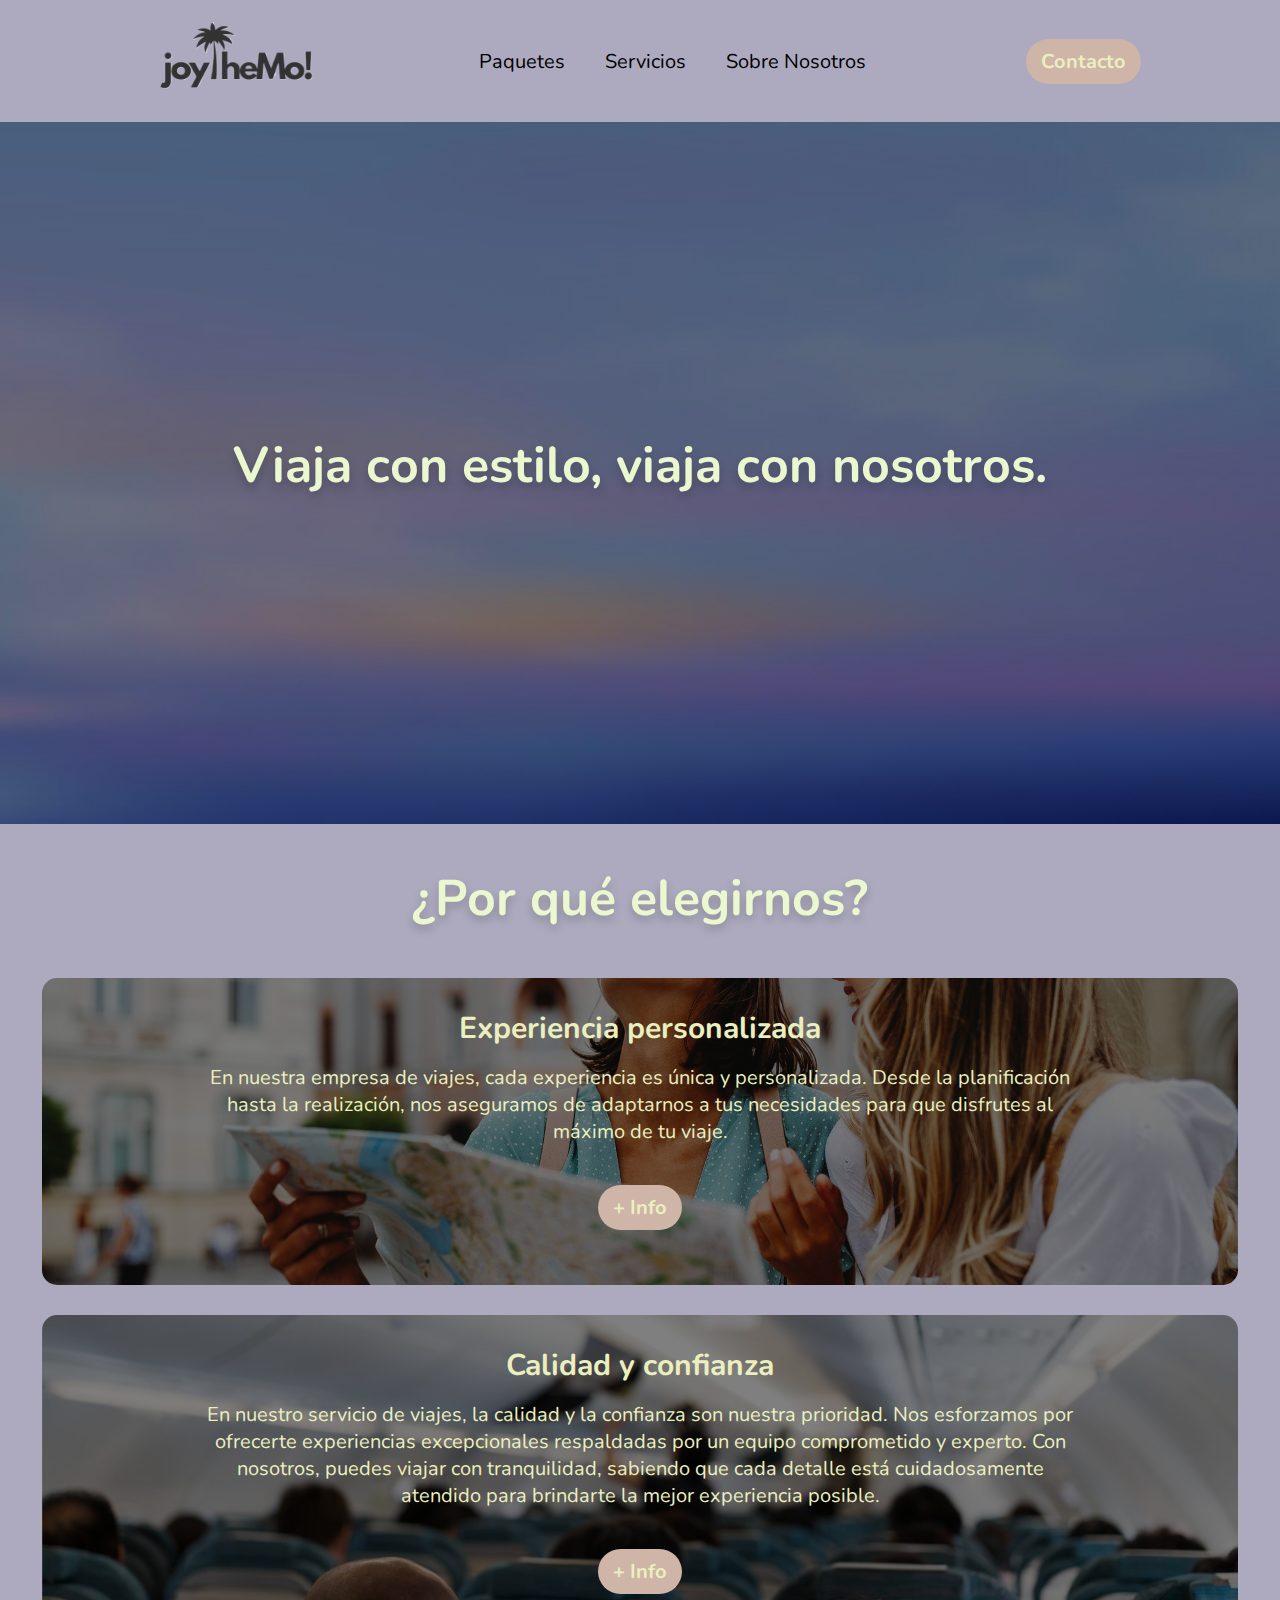
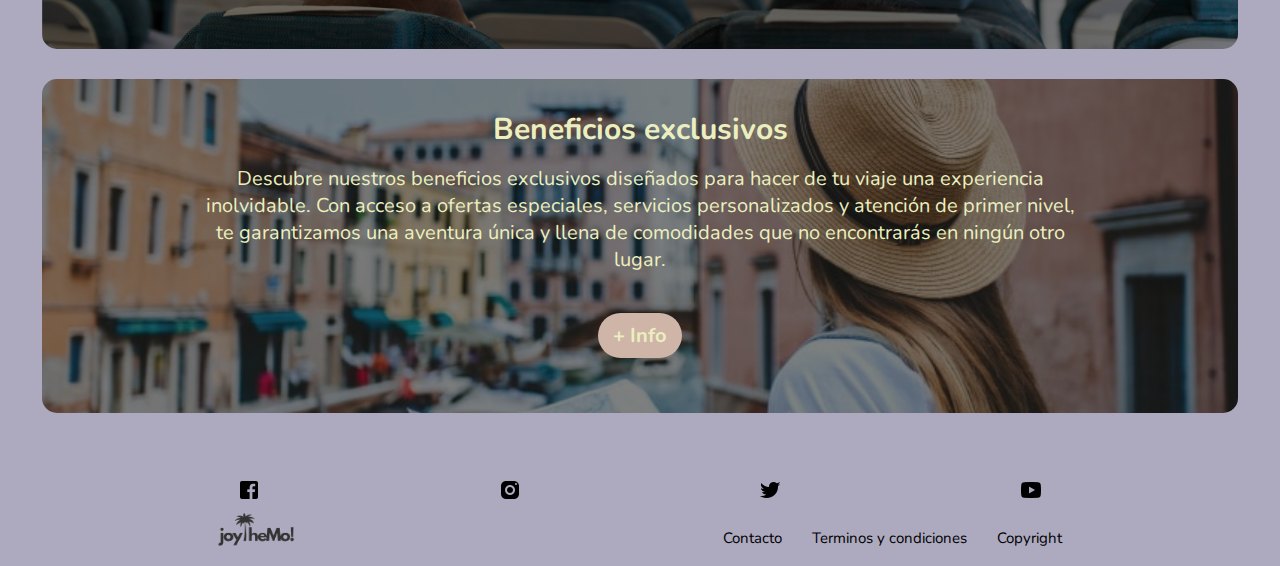
==== index.html @ fca051b7 "last push" ====
<!DOCTYPE html>
<html lang="en">

<head>
    <meta charset="UTF-8">
    <meta name="viewport" content="width=device-width, initial-scale=1.0">
    <meta name="description"
        content="¡Explora destinos increíbles y planea tu próxima aventura con nosotros! Descubre ofertas exclusivas y vive experiencias inolvidables. ¡Viaja con nosotros hoy!">
    <meta name="keywords" content="ofertas, viaja, inolvidables, aventura">
    <link rel="shortcut icon" href="./resources/img/icon-vuelos.png">
    <title>Inicio | JoyTheMo</title>
    <link rel="stylesheet" href="./css/main.css">
</head>

<body>

    <header>
        <div class="nav">
            <div class="logo-nav">
                <a href="./index.html" class="logo"><img src="./resources/img/logo-enjoy-2.png" alt=""></a>
            </div>
            <nav>
                <ul class="nav-list">
                    <li><a href="pages/paquetes.html">Paquetes</a></li>
                    <li><a href="pages/servicios.html">Servicios</a></li>
                    <li><a href="pages/sobre-nosotros.html">Sobre Nosotros</a></li>
                </ul>

            </nav>
            <a href="./pages/contacto.html" class="btn"><button>Contacto</button></a>
        </div>
    </header>
    <section id="hero">
        <h1>Viaja con estilo, viaja con nosotros.</h1>
    </section>


    <section id="por-que-elegirnos">
        <div class="container">
            <h2>¿Por qué elegirnos?</h2>
            <div class="programas">
                <div class="carta">
                    <h3>Experiencia personalizada</h3>
                    <p>En nuestra empresa de viajes, cada experiencia es única y personalizada. Desde la planificación
                        hasta la realización, nos aseguramos de adaptarnos a tus necesidades para que disfrutes al
                        máximo de tu viaje.</p>
                    <button><a href="#">+ Info</a></button>
                </div>
                <div class="carta">
                    <h3>Calidad y confianza</h3>
                    <p>En nuestro servicio de viajes, la calidad y la confianza son nuestra prioridad. Nos esforzamos
                        por ofrecerte experiencias excepcionales respaldadas por un equipo comprometido y experto. Con
                        nosotros, puedes viajar con tranquilidad, sabiendo que cada detalle está cuidadosamente atendido
                        para brindarte la mejor experiencia posible.</p>
                    <button><a href="#">+ Info</a></button>
                </div>
                <div class="carta">
                    <h3>Beneficios exclusivos</h3>
                    <p>Descubre nuestros beneficios exclusivos diseñados para hacer de tu viaje una experiencia
                        inolvidable. Con acceso a ofertas especiales, servicios personalizados y atención de primer
                        nivel, te garantizamos una aventura única y llena de comodidades que no encontrarás en ningún
                        otro lugar.</p>
                    <button><a href="#">+ Info</a></button>
                </div>
            </div>
        </div>
    </section>

    <section class="social-media">
        <a href="#"><img src="/resources/img/icon-fb.png" alt="icon facebook"></a>
        <a href="#"><img src="/resources/img/icon-ig.png" alt="icon instagram"></a>
        <a href="#"><img src="/resources/img/icon-tw.png" alt="icon twitter"></a>
        <a href="#"><img src="/resources/img/icon-yt.png" alt="icon youtube"></a>
    </section>

    <footer>
        <div class="container">
            <div class="logo-footer">
                <img src="./resources/img/logo-enjoy-2.png" alt="logo">
            </div>
            <div class="links-footer">
                <a href="#">Contacto</a>
                <a href="#">Terminos y condiciones</a>
                <a href="#">Copyright</a>
            </div>
        </div>
    </footer>

</body>

</html>
---- css/main.css ----
@import url("https://fonts.googleapis.com/css2?family=Nunito:ital,wght@0,200..1000;1,200..1000&display=swap");
/* Paleta de colores
#7E2E84 #D14081 #EF798A #F9F5E3 #CCF5AC */
* {
  box-sizing: border-box;
  margin: 0;
  padding: 0;
  font-family: "Nunito", sans-serif;
  font-size: 20px;
  text-decoration: none;
  list-style: none;
}

body {
  background-color: #ADAABF;
}

@media screen and (min-width: 768px) {
  body {
    background-color: #ADAABF;
  }
  body header .nav {
    display: flex;
    flex-direction: row;
    align-items: center;
    justify-content: space-evenly;
  }
  body header .nav .nav-list a {
    font-size: 20px;
    padding: 20px;
  }
  body footer .container {
    display: flex;
    align-items: center;
    flex-direction: row;
    justify-content: space-around;
  }
  body footer .container .links-footer a {
    font-size: 15px;
    display: flex;
    padding: 15px;
  }
  body .contacto {
    display: flex;
    flex-direction: row;
    justify-content: space-evenly;
  }
  body .cartas-package {
    display: flex;
    flex-direction: row;
    flex-wrap: wrap;
  }
  body #por-que-elegirnos p {
    padding: 15px;
  }
}
header {
  background-color: #ADAABF;
}
header .nav {
  display: flex;
  flex-direction: column;
  align-items: center;
}
header .nav img {
  width: 200px;
  margin-top: 15px;
}
header .nav .nav-list {
  display: flex;
  align-items: center;
  flex-direction: row;
  margin-bottom: 0;
  padding-left: 0;
}
header .nav .nav-list a {
  color: black;
  text-decoration: none;
  font-size: 15px;
  padding: 10px;
}
header .nav .btn {
  padding: 10px;
}
header .nav button {
  font-weight: 700;
  color: #EBEFBF;
  padding: 9px 15px;
  background: #CEB5A7;
  border: none;
  border-radius: 50px;
  cursor: pointer;
}

#hero {
  display: flex;
  align-items: center;
  justify-content: center;
  text-align: center;
  flex-direction: column;
  height: 78vh;
  background-image: linear-gradient(0deg, rgba(0, 0, 0, 0.5), rgba(0, 0, 0, 0.5)), url("../resources/img/banner-5.jpg");
  background-repeat: no-repeat;
  background-size: cover;
  background-position: center center;
}
#hero h1 {
  color: #EAF7CF;
  text-shadow: 0 5px 10px rgba(0, 0, 0, 0.2);
  font-size: 2.5em;
}

#por-que-elegirnos {
  background-color: #ADAABF;
  color: #EBEFBF;
  text-align: center;
}
#por-que-elegirnos .container {
  padding: 40px 12px;
  padding-bottom: 0;
}
#por-que-elegirnos h2 {
  margin-top: 0;
  font-size: 2.5em;
  text-align: center;
  padding-bottom: 15px;
  color: #EAF7CF;
  text-shadow: 0 5px 10px rgba(0, 0, 0, 0.2);
}
#por-que-elegirnos .carta {
  background-position: center center;
  background-size: cover;
  padding: 30px 0px;
  margin: 30px;
  border-radius: 15px;
  display: flex;
  flex-direction: column;
  justify-content: center;
  align-items: center;
}
#por-que-elegirnos .carta h3 {
  font-size: 1.5em;
}
#por-que-elegirnos .carta p {
  padding: 15px;
  max-width: 900px;
}
#por-que-elegirnos .carta button {
  font-weight: 700;
  padding: 9px 15px;
  margin: 25px;
  background: #CEB5A7;
  border: none;
  border-radius: 50px;
  cursor: pointer;
}
#por-que-elegirnos .carta button a {
  color: #EBEFBF;
}
#por-que-elegirnos .carta:first-child {
  background-image: linear-gradient(0deg, rgba(0, 0, 0, 0.5), rgba(0, 0, 0, 0.5)), url("../resources/img/experiencia-personal.jpg");
}
#por-que-elegirnos .carta:nth-child(2) {
  background-image: linear-gradient(0deg, rgba(0, 0, 0, 0.5), rgba(0, 0, 0, 0.5)), url("../resources/img/confianza.jpg");
}
#por-que-elegirnos .carta:nth-child(3) {
  background-image: linear-gradient(0deg, rgba(0, 0, 0, 0.5), rgba(0, 0, 0, 0.5)), url("../resources/img/beneficios.jpg");
}

footer {
  background-color: #ADAABF;
}
footer .container {
  display: flex;
  align-items: center;
  flex-direction: row;
  justify-content: center;
}
footer .container .links-footer {
  display: flex;
  align-items: center;
}
footer .container .links-footer a {
  color: rgb(0, 0, 0);
  text-decoration: none;
  font-size: 10px;
  display: flex;
  padding: 10px;
  text-align: center;
}
footer .container .logo-footer img {
  width: 100px;
}

.social-media {
  background-color: #ADAABF;
  display: flex;
  justify-content: space-evenly;
  margin: auto;
  padding-top: 35px;
}

.clientes-contacto-servicios {
  display: flex;
  flex-direction: column;
  text-align: center;
  padding: 50px;
  color: #EAF7CF;
  text-shadow: 0 5px 10px rgba(0, 0, 0, 0.2);
}
.clientes-contacto-servicios h3 {
  font-size: 30px;
}
.clientes-contacto-servicios a {
  font-size: 30px;
}
.clientes-contacto-servicios a:hover {
  text-shadow: 0 5px 10px rgba(0, 0, 0, 0.2);
}

.container-serv {
  background-color: #ADAABF;
  padding: 15px 9%;
  padding-bottom: 100px;
}
.container-serv .titulo {
  text-align: center;
  padding-bottom: 15px;
  color: #EAF7CF;
  text-shadow: 0 5px 10px rgba(0, 0, 0, 0.2);
  font-size: 40px;
}
.container-serv .box-container {
  display: grid;
  grid-template-columns: repeat(auto-fit, minmax(270px, 1fr));
  gap: 15px;
}
.container-serv .box-container .box {
  box-shadow: 0 5px 10px rgba(0, 0, 0, 0.5764705882);
  border-radius: 5px;
  background: #B8BACF;
  text-align: center;
  padding: 30px 20px;
}
.container-serv .box-container .box img {
  height: 80px;
}
.container-serv .box-container .box h3 {
  color: #444;
  font-size: 22px;
  padding: 10px 0;
}
.container-serv .box-container .box p {
  color: #777;
  font-size: 15px;
  line-height: 1.8;
}
.container-serv .box-container .box .btn {
  margin-top: 10px;
  display: inline-block;
  color: #EBEFBF;
  background: #999AC6;
  font-size: 20px;
  border-radius: 5px;
  padding: 8px 25px;
}
.container-serv .box-container .box .btn:hover {
  letter-spacing: 1px;
}
.container-serv .box-container .box:hover {
  box-shadow: 0 10px 15px rgba(0, 0, 0, 0.3);
  transform: scale(1.03);
}

#hero-2 {
  display: flex;
  align-items: center;
  justify-content: center;
  text-align: center;
  flex-direction: column;
  height: 40vh;
  background-image: linear-gradient(0deg, rgba(0, 0, 0, 0.5), rgba(0, 0, 0, 0.5)), url("https://s3-us-west-2.amazonaws.com/bfxpublicos/salesupblog/100005824710.png");
  background-repeat: no-repeat;
  background-size: cover;
  background-position: center center;
}
#hero-2 h1 {
  color: #ffffff;
  font-size: 2.5em;
}

.contacto {
  color: #ffffff;
  background-color: #ADAABF;
  text-align: center;
  display: flex;
  flex-direction: column;
  margin: auto;
  padding: 10px;
  align-items: center;
}
.contacto .text-contacto {
  max-width: 600px;
  padding: 30px;
}
.contacto .text-contacto h3 {
  text-align: center;
  color: #EAF7CF;
  text-shadow: 0 5px 10px rgba(0, 0, 0, 0.2);
  font-size: 30px;
}
.contacto .flex-contacto {
  display: flex;
  flex-direction: column;
}
.contacto .flex-contacto h2 {
  padding: 40px;
  text-align: center;
  color: #EAF7CF;
  text-shadow: 0 5px 10px rgba(0, 0, 0, 0.2);
  font-size: 40px;
}
.contacto .flex-contacto .bootstrap {
  background-color: #ADAABF;
  color: white;
}

#hero-sobre-nosotros {
  display: flex;
  align-items: center;
  justify-content: center;
  text-align: center;
  flex-direction: column;
  height: 90vh;
  background-image: linear-gradient(0deg, rgba(0, 0, 0, 0.5), rgba(0, 0, 0, 0.5)), url("../resources/img/hero-sobre-nosotros.jpg");
  background-repeat: no-repeat;
  background-size: cover;
  background-position: center center;
}
#hero-sobre-nosotros h1 {
  text-align: center;
  padding-bottom: 15px;
  color: #EAF7CF;
  text-shadow: 0 5px 10px rgba(0, 0, 0, 0.2);
  font-size: 50px;
}
#hero-sobre-nosotros p {
  color: #EAF7CF;
  text-shadow: 0 5px 10px rgba(0, 0, 0, 0.1);
  max-width: 900px;
  padding: 20px;
}

h1 {
  text-align: center;
  padding-bottom: 15px;
  color: #EAF7CF;
  text-shadow: 0 5px 10px rgba(0, 0, 0, 0.2);
  font-size: 40px;
}

.cartas-package {
  display: flex;
  flex-direction: column;
  align-items: center;
  justify-content: center;
}

.card-package {
  position: relative;
  width: 300px;
  height: 350px;
  margin: 20px;
}

.card-package .face {
  position: absolute;
  width: 100%;
  height: 100%;
  backface-visibility: hidden;
  border-radius: 10px;
  overflow: hidden;
  transition: 0.5s;
}

.card-package .front {
  transform: perspective(600px) rotateY(0deg);
  box-shadow: 0 5px 10px #000;
}

.card-package .front img {
  position: absolute;
  width: 100%;
  height: 100%;
  object-fit: cover;
}

.card-package .front h3 {
  position: absolute;
  bottom: 0;
  width: 100%;
  height: 45px;
  line-height: 45px;
  color: #fff;
  background: rgba(0, 0, 0, 0.4);
  text-align: center;
}

.card-package .back {
  transform: perspective(600px) rotateY(180deg);
  background: rgb(3, 35, 54);
  padding: 15px;
  color: #f3f3f3;
  display: flex;
  flex-direction: column;
  justify-content: space-between;
  text-align: center;
  box-shadow: 0 5px 10px #000;
}

.card-package .back .link {
  border-top: solid 1px #f3f3f3;
  height: 50px;
  line-height: 50px;
}

.card-package .back .link a {
  color: #f3f3f3;
}

.card-package .back h3 {
  font-size: 30px;
  margin-top: 20px;
  letter-spacing: 2px;
}

.card-package .back p {
  letter-spacing: 1px;
}

.card-package:hover .front {
  transform: perspective(600px) rotateY(180deg);
}

.card-package:hover .back {
  transform: perspective(600px) rotateY(360deg);
}

.clientes-contacto {
  display: flex;
  flex-direction: column;
  text-align: center;
  padding: 100px;
  color: #EAF7CF;
  text-shadow: 0 5px 10px rgba(0, 0, 0, 0.2);
}
.clientes-contacto h3 {
  font-size: 30px;
}
.clientes-contacto a {
  font-size: 30px;
}
.clientes-contacto a:hover {
  text-shadow: 0 5px 10px rgba(0, 0, 0, 0.2);
}/*# sourceMappingURL=main.css.map */
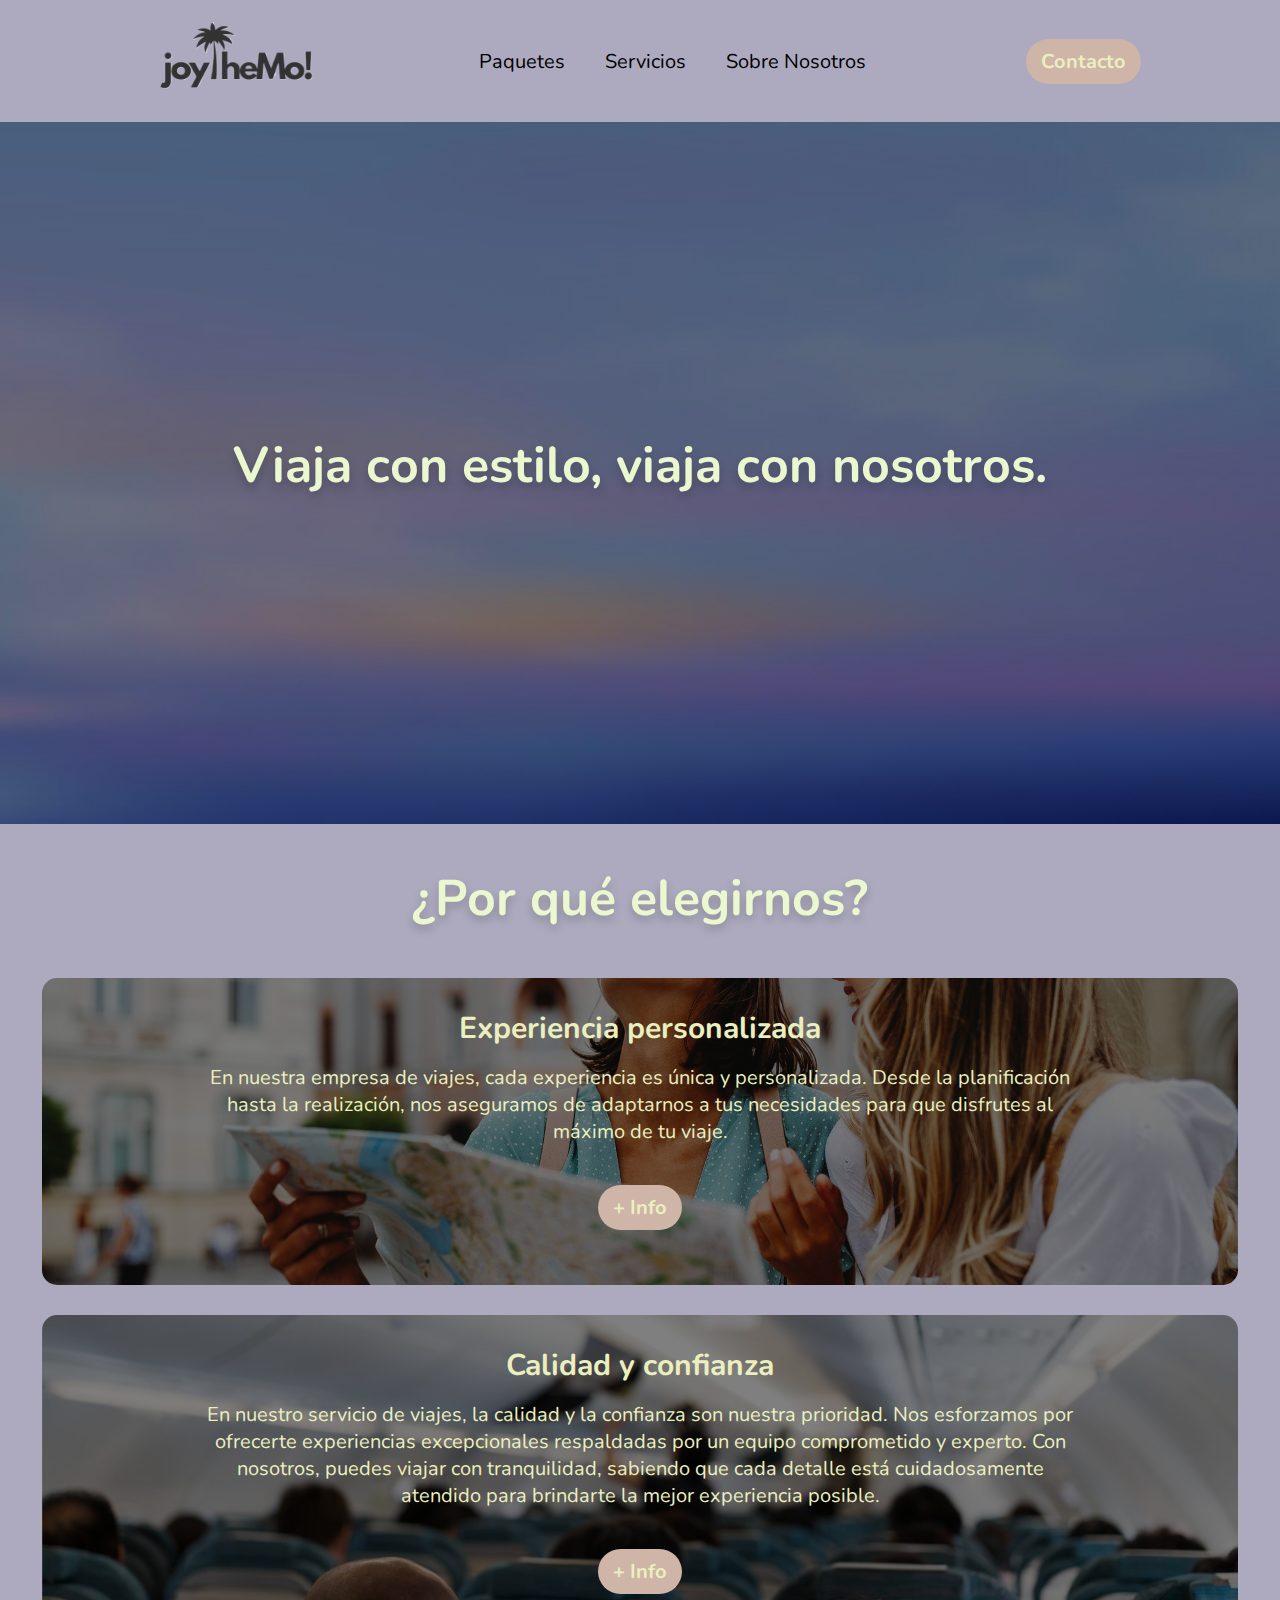
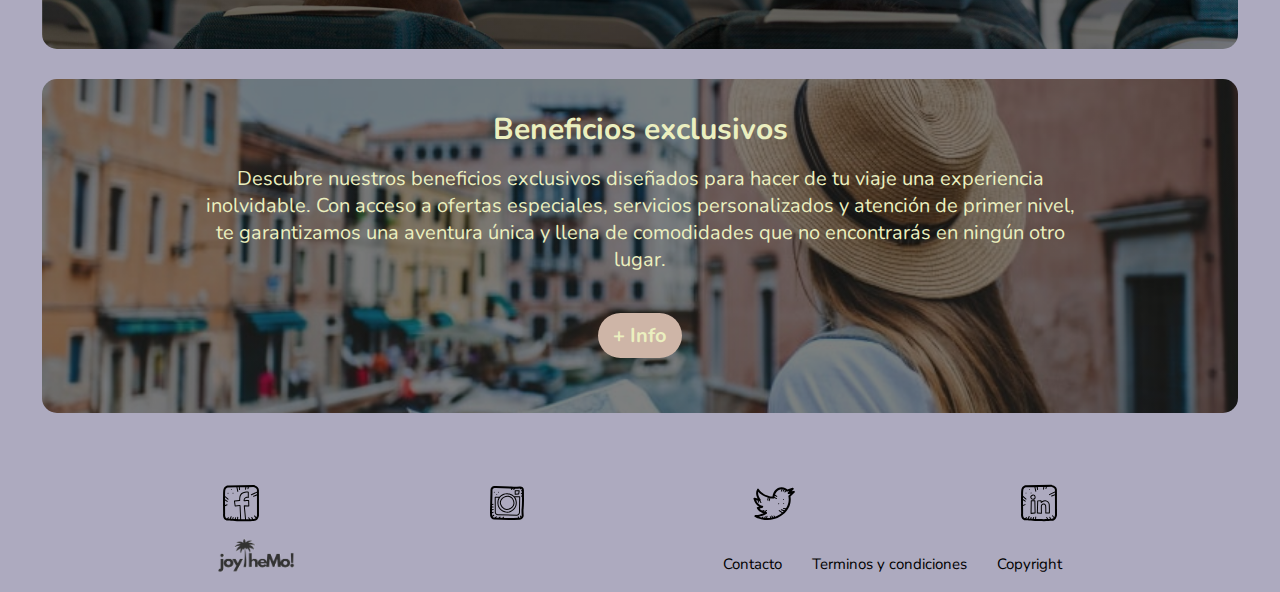
==== commit 1addec09: "icons fix" ====
--- a/index.html
+++ b/index.html
@@ -67,10 +67,10 @@
     </section>
 
     <section class="social-media">
-        <a href="#"><img src="/resources/img/icon-fb.png" alt="icon facebook"></a>
-        <a href="#"><img src="/resources/img/icon-ig.png" alt="icon instagram"></a>
-        <a href="#"><img src="/resources/img/icon-tw.png" alt="icon twitter"></a>
-        <a href="#"><img src="/resources/img/icon-yt.png" alt="icon youtube"></a>
+        <a href="#"><img src="/resources/img/icon-fb2.svg" alt="icon facebook"></a>
+        <a href="#"><img src="/resources/img/icon-ig2.svg" alt="icon instagram"></a>
+        <a href="#"><img src="/resources/img/icon-tw2.svg" alt="icon twitter"></a>
+        <a href="#"><img src="/resources/img/icon-linkedin.svg" alt="icon linkedin"></a>
     </section>
 
     <footer>
@@ -88,4 +88,4 @@
 
 </body>
 
-</html>+</html>
